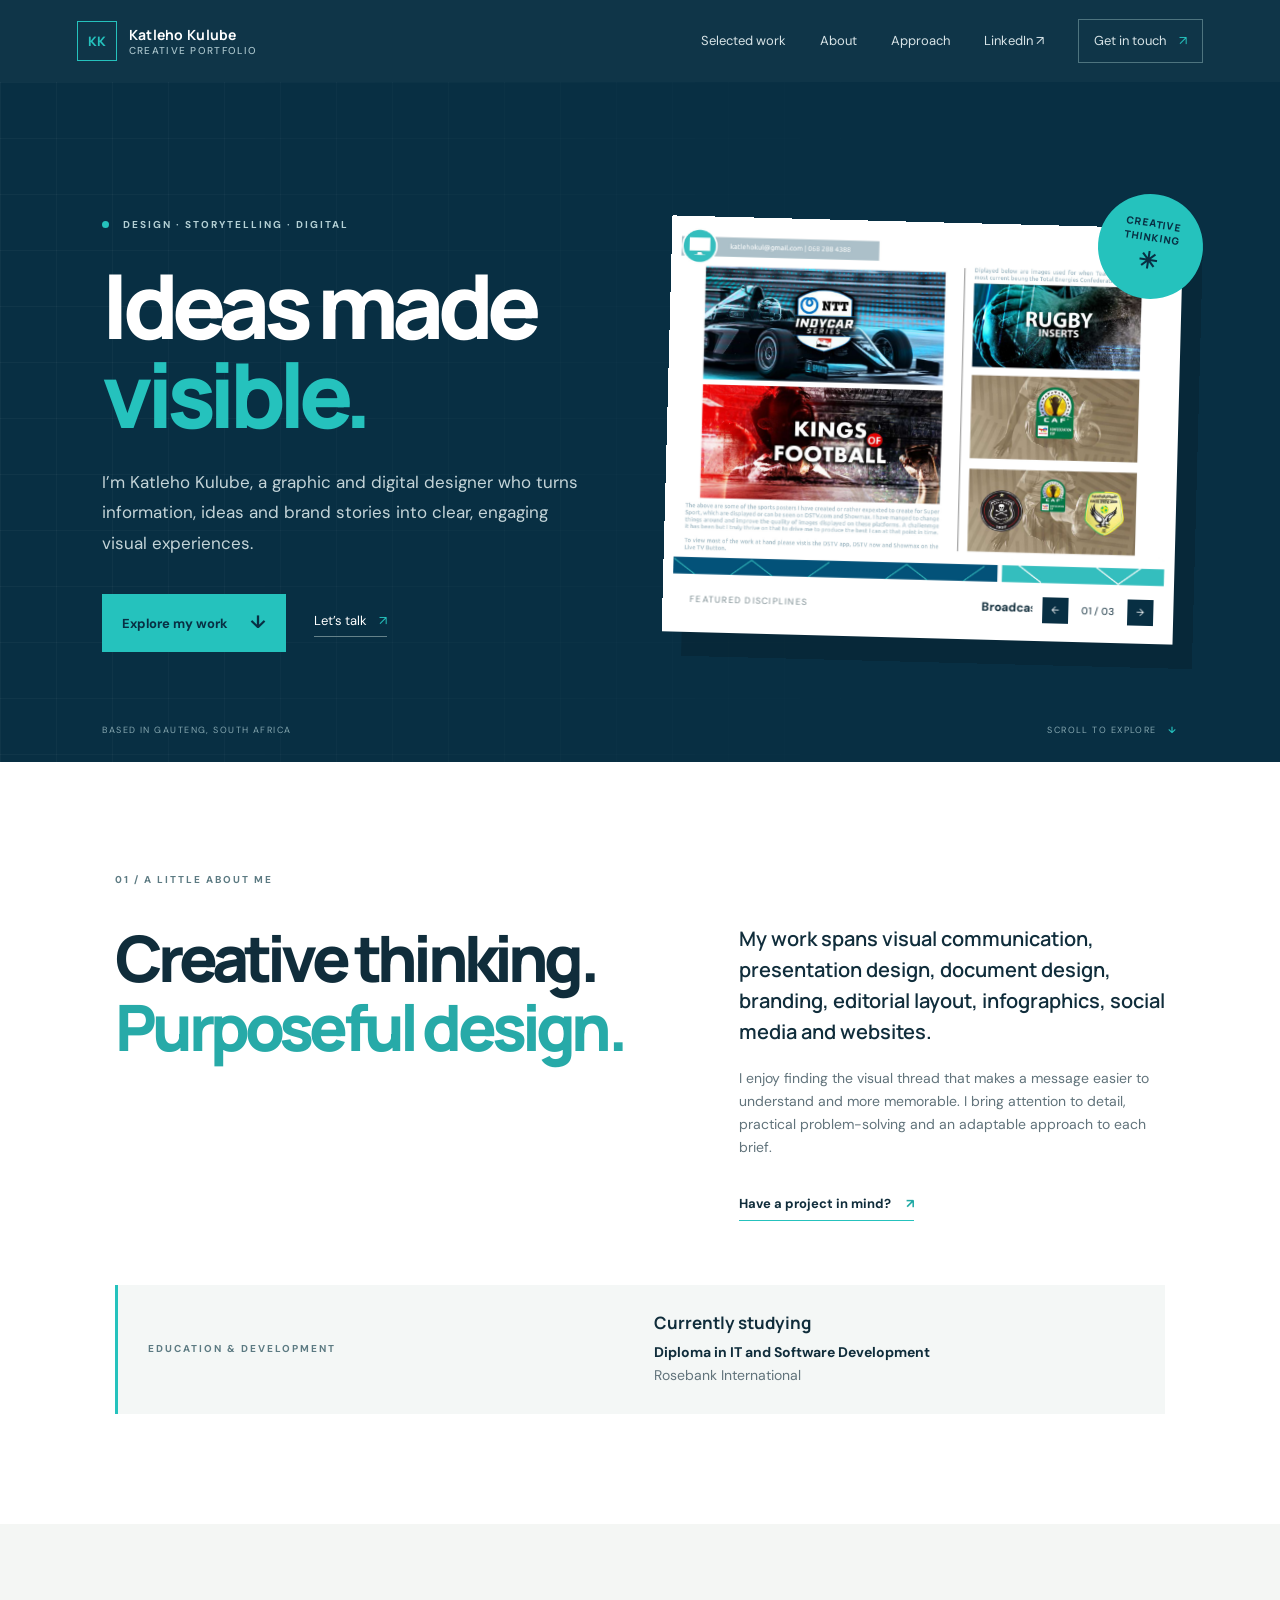
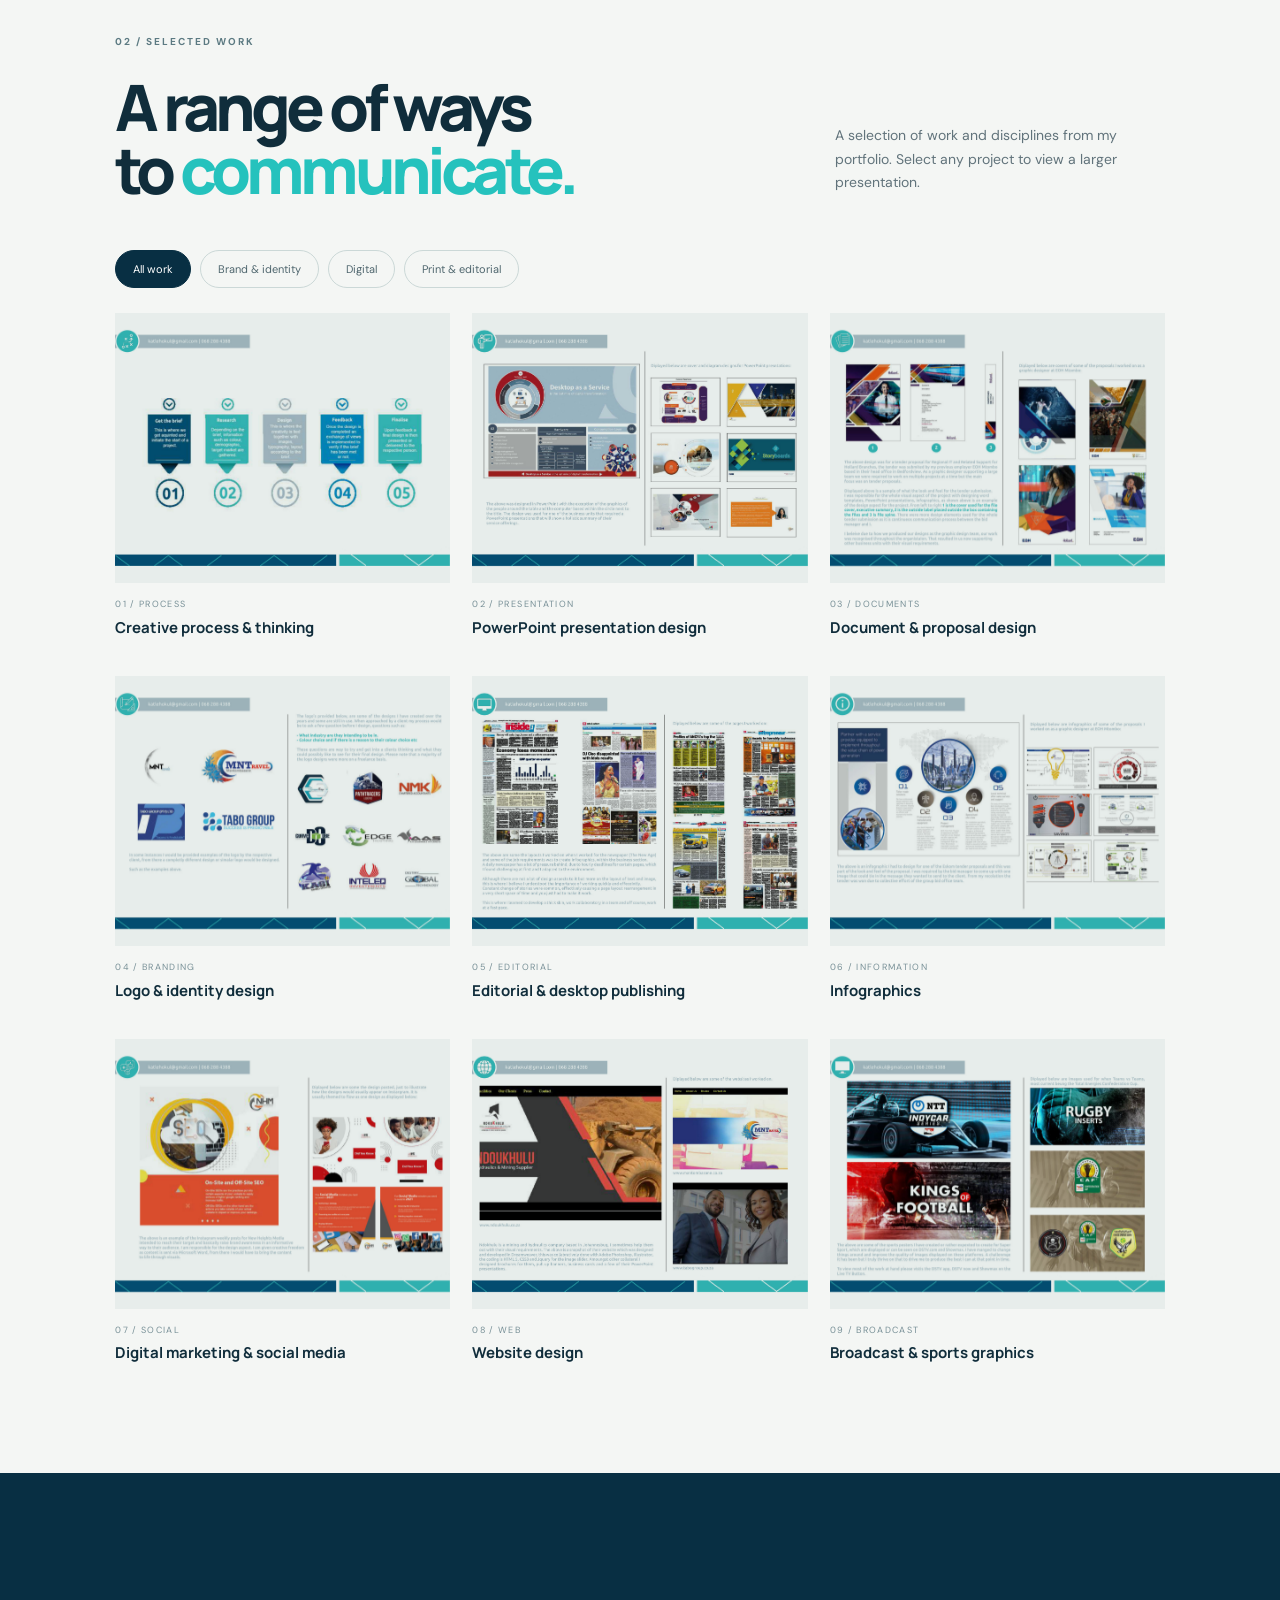
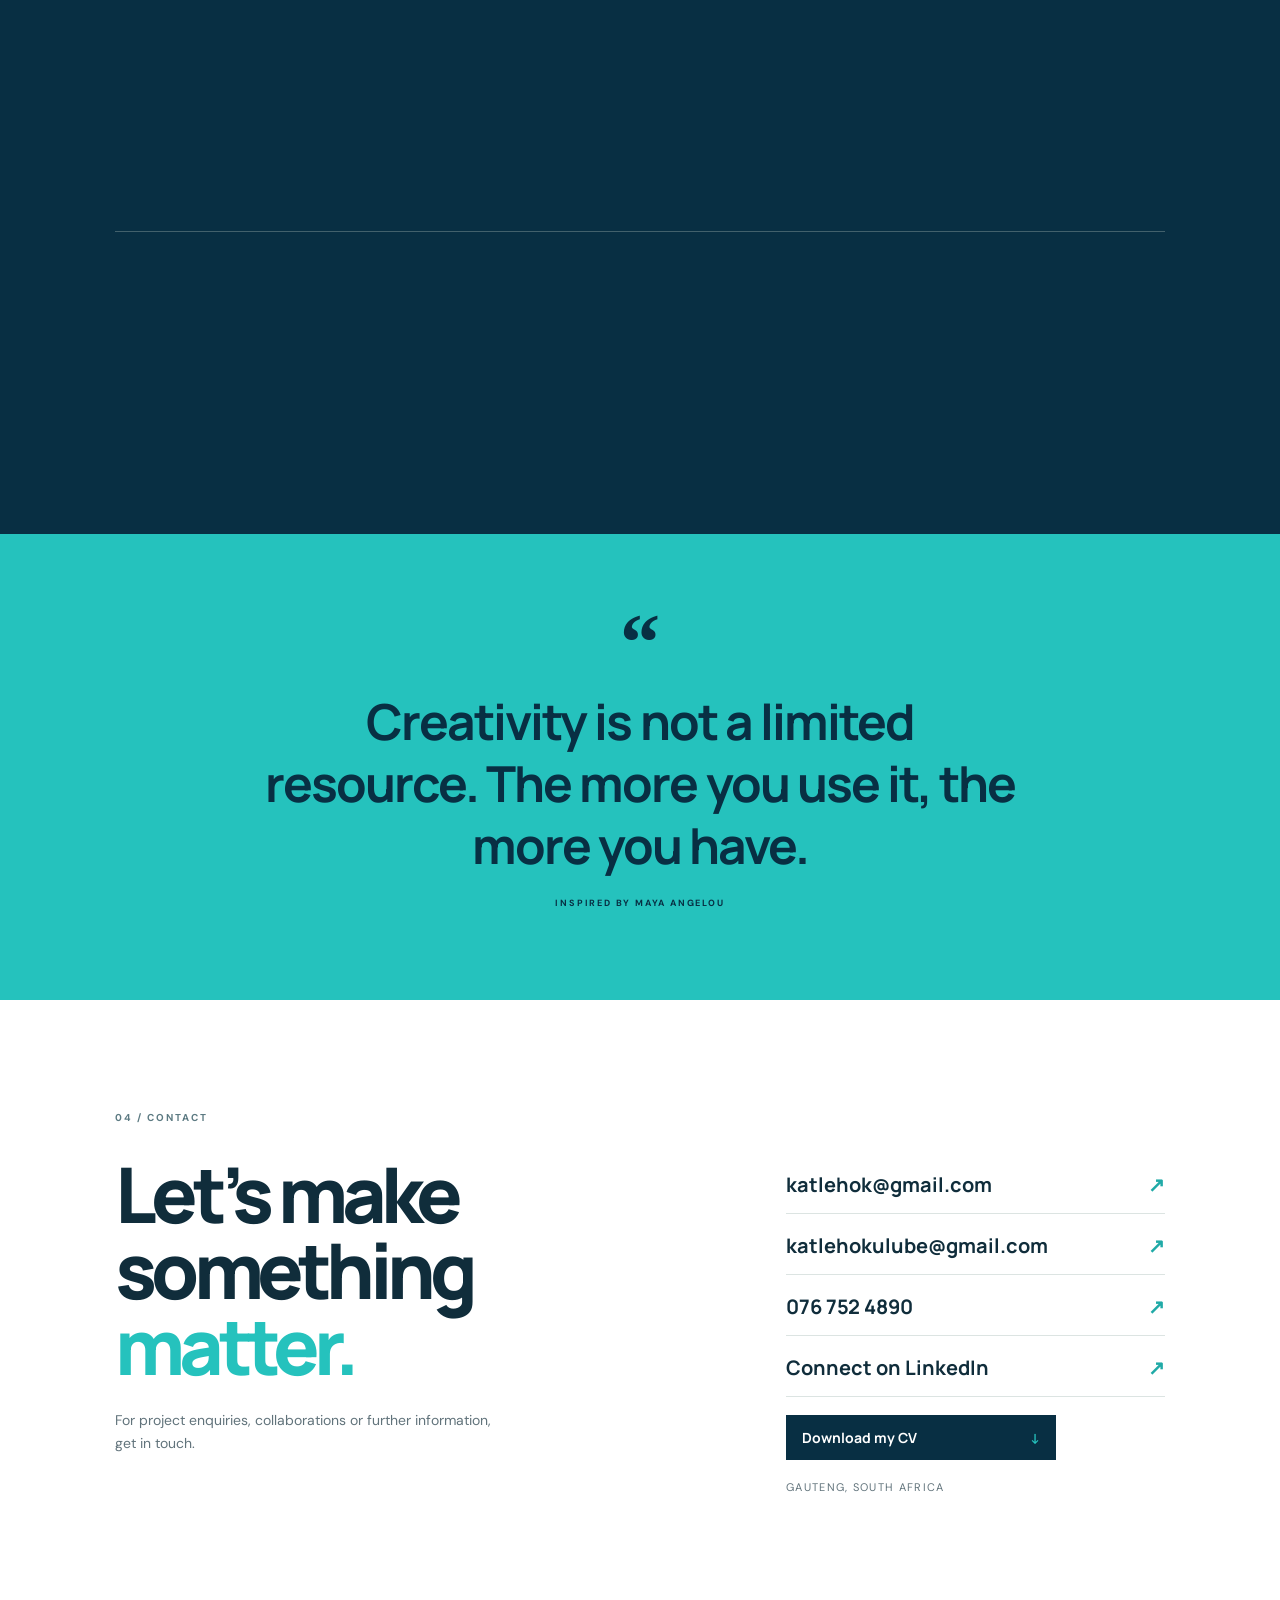
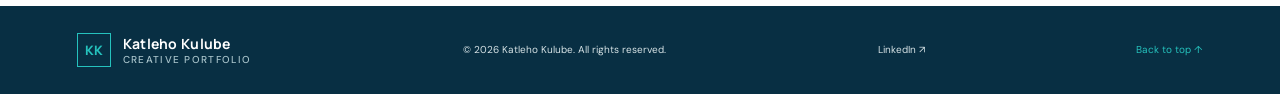
==== Katleho_Kulube_Online_Portfolio_Updated/index.html @ 5d18be8a "Add files via upload" ====
<!doctype html>
<html lang="en">
<head>
  <meta charset="utf-8">
  <meta name="viewport" content="width=device-width, initial-scale=1">
  <meta name="theme-color" content="#082f43">
  <meta name="description" content="Katleho Kulube's creative portfolio: graphic design, presentation and document design, branding, editorial layouts, infographics, digital marketing, websites and sports broadcast graphics.">
  <meta name="author" content="Katleho Kulube">
  <title>Katleho Kulube | Creative Portfolio</title>
  <link rel="preconnect" href="https://fonts.googleapis.com">
  <link rel="preconnect" href="https://fonts.gstatic.com" crossorigin>
  <link href="https://fonts.googleapis.com/css2?family=DM+Sans:wght@400;500;600;700&family=Manrope:wght@400;500;600;700;800&display=swap" rel="stylesheet">
  <link rel="stylesheet" href="styles.css">
</head>
<body>
  <a class="skip-link" href="#main">Skip to content</a>
  <header class="site-header" id="top">
    <a class="brand" href="#top" aria-label="Katleho Kulube home"><span class="brand-mark">KK</span><span>Katleho Kulube<small>Creative Portfolio</small></span></a>
    <button class="menu-toggle" aria-label="Open navigation" aria-expanded="false" aria-controls="primary-nav"><span></span><span></span><span></span></button>
    <nav id="primary-nav" class="primary-nav" aria-label="Main navigation">
      <a href="#work">Selected work</a><a href="#about">About</a><a href="#process">Approach</a><a href="https://www.linkedin.com/in/katleho-kulube-b4024b200/" target="_blank" rel="noopener noreferrer">LinkedIn ↗</a><a href="#contact" class="nav-cta">Get in touch <span aria-hidden="true">↗</span></a>
    </nav>
  </header>

  <main id="main">
    <section class="hero">
      <div class="hero-grid"></div>
      <div class="hero-copy reveal">
        <p class="eyebrow"><span class="eyebrow-dot"></span> DESIGN · STORYTELLING · DIGITAL</p>
        <h1>Ideas made<br><em>visible.</em></h1>
        <p class="hero-intro">I’m Katleho Kulube, a graphic and digital designer who turns information, ideas and brand stories into clear, engaging visual experiences.</p>
        <div class="hero-actions"><a class="button button-light" href="#work">Explore my work <span>↓</span></a><a class="text-link" href="mailto:katlehok@gmail.com">Let’s talk <span>↗</span></a></div>
      </div>
      <div class="hero-visual reveal" aria-label="Featured portfolio slideshow">
        <div class="slide-frame">
          <img class="hero-slide is-active" src="assets/sports-broadcast.jpg" alt="Sports broadcast and television graphic design portfolio" fetchpriority="high">
          <img class="hero-slide" src="assets/document-design.jpg" alt="Document and proposal design portfolio" loading="lazy">
          <img class="hero-slide" src="assets/social-media.jpg" alt="Social media campaign design portfolio" loading="lazy">
          <div class="slide-caption"><span>FEATURED DISCIPLINES</span><strong id="slide-title">Broadcast & sports graphics</strong></div>
          <div class="slide-controls"><button id="prev-slide" aria-label="Previous featured project">←</button><span id="slide-count">01 / 03</span><button id="next-slide" aria-label="Next featured project">→</button></div>
        </div>
        <div class="hero-stamp">CREATIVE<br>THINKING<br><b>✳</b></div>
      </div>
      <div class="hero-bottom"><span>BASED IN GAUTENG, SOUTH AFRICA</span><span>SCROLL TO EXPLORE <b>↓</b></span></div>
    </section>

    <section class="intro section-pad" id="about">
      <div class="section-kicker reveal">01 / A LITTLE ABOUT ME</div>
      <div class="intro-content reveal">
        <h2>Creative thinking.<br><span>Purposeful design.</span></h2>
        <div><p class="large-copy">My work spans visual communication, presentation design, document design, branding, editorial layout, infographics, social media and websites.</p><p>I enjoy finding the visual thread that makes a message easier to understand and more memorable. I bring attention to detail, practical problem-solving and an adaptable approach to each brief.</p><a class="underlined-link" href="#contact">Have a project in mind? <span>↗</span></a></div>
      </div>
      <div class="education-highlight reveal">
        <div class="section-kicker">EDUCATION &amp; DEVELOPMENT</div>
        <div class="education-copy">
          <h3>Currently studying</h3>
          <p><strong>Diploma in IT and Software Development</strong><br>Rosebank International</p>
        </div>
      </div>
    </section>

    <section class="work-section section-pad" id="work">
      <div class="section-heading reveal"><div><div class="section-kicker">02 / SELECTED WORK</div><h2>A range of ways<br>to <em>communicate.</em></h2></div><p>A selection of work and disciplines from my portfolio. Select any project to view a larger presentation.</p></div>
      <div class="filter-row reveal" role="group" aria-label="Filter portfolio projects">
        <button class="filter-chip active" data-filter="all" aria-pressed="true">All work</button>
        <button class="filter-chip" data-filter="brand" aria-pressed="false">Brand & identity</button>
        <button class="filter-chip" data-filter="digital" aria-pressed="false">Digital</button>
        <button class="filter-chip" data-filter="editorial" aria-pressed="false">Print & editorial</button>
      </div>
      <div class="project-grid">
        <article class="project-card reveal" data-category="digital"><button class="project-open" data-image="assets/creative-process.jpg" data-title="Creative process and thinking" data-alt="Creative process diagram from portfolio"><span class="project-image"><img src="assets/creative-process.jpg" alt="Creative process diagram" loading="lazy"><span class="view-label">View project ↗</span></span><span class="project-meta"><span>01 / PROCESS</span><span>Creative process & thinking</span></span></button></article>
        <article class="project-card reveal" data-category="digital"><button class="project-open" data-image="assets/presentation-design.jpg" data-title="PowerPoint presentation design" data-alt="Presentation cover and diagram design examples"><span class="project-image"><img src="assets/presentation-design.jpg" alt="PowerPoint presentation design examples" loading="lazy"><span class="view-label">View project ↗</span></span><span class="project-meta"><span>02 / PRESENTATION</span><span>PowerPoint presentation design</span></span></button></article>
        <article class="project-card reveal" data-category="editorial"><button class="project-open" data-image="assets/document-design.jpg" data-title="Document and proposal design" data-alt="Proposal and tender document design samples"><span class="project-image"><img src="assets/document-design.jpg" alt="Document and tender proposal design samples" loading="lazy"><span class="view-label">View project ↗</span></span><span class="project-meta"><span>03 / DOCUMENTS</span><span>Document & proposal design</span></span></button></article>
        <article class="project-card reveal" data-category="brand"><button class="project-open" data-image="assets/logo-design.jpg" data-title="Logo and brand identity design" data-alt="Selection of logo and identity designs"><span class="project-image"><img src="assets/logo-design.jpg" alt="Logo and brand identity design examples" loading="lazy"><span class="view-label">View project ↗</span></span><span class="project-meta"><span>04 / BRANDING</span><span>Logo & identity design</span></span></button></article>
        <article class="project-card reveal" data-category="editorial"><button class="project-open" data-image="assets/editorial-layout.jpg" data-title="Editorial and desktop publishing" data-alt="Newspaper page layouts and editorial design examples"><span class="project-image"><img src="assets/editorial-layout.jpg" alt="Editorial and newspaper layout examples" loading="lazy"><span class="view-label">View project ↗</span></span><span class="project-meta"><span>05 / EDITORIAL</span><span>Editorial & desktop publishing</span></span></button></article>
        <article class="project-card reveal" data-category="digital"><button class="project-open" data-image="assets/infographics.jpg" data-title="Infographic design" data-alt="Infographics created for proposal and tender communication"><span class="project-image"><img src="assets/infographics.jpg" alt="Infographic design examples" loading="lazy"><span class="view-label">View project ↗</span></span><span class="project-meta"><span>06 / INFORMATION</span><span>Infographics</span></span></button></article>
        <article class="project-card reveal" data-category="digital"><button class="project-open" data-image="assets/social-media.jpg" data-title="Digital marketing and social media" data-alt="Social media post and campaign design examples"><span class="project-image"><img src="assets/social-media.jpg" alt="Social media and digital marketing designs" loading="lazy"><span class="view-label">View project ↗</span></span><span class="project-meta"><span>07 / SOCIAL</span><span>Digital marketing & social media</span></span></button></article>
        <article class="project-card reveal" data-category="digital"><button class="project-open" data-image="assets/web-design.jpg" data-title="Website design" data-alt="Website design and development portfolio examples"><span class="project-image"><img src="assets/web-design.jpg" alt="Website design portfolio examples" loading="lazy"><span class="view-label">View project ↗</span></span><span class="project-meta"><span>08 / WEB</span><span>Website design</span></span></button></article>
        <article class="project-card reveal" data-category="digital"><button class="project-open" data-image="assets/sports-broadcast.jpg" data-title="Broadcasting and television graphics" data-alt="Sports posters and television graphic design"><span class="project-image"><img src="assets/sports-broadcast.jpg" alt="Sports broadcasting and television graphic design examples" loading="lazy"><span class="view-label">View project ↗</span></span><span class="project-meta"><span>09 / BROADCAST</span><span>Broadcast & sports graphics</span></span></button></article>
      </div>
    </section>

    <section class="process-section section-pad" id="process">
      <div class="section-kicker reveal">03 / HOW I APPROACH A BRIEF</div><div class="process-heading reveal"><h2>Good design starts<br>with <em>good questions.</em></h2><p>I aim to understand the purpose, audience and context before choosing the visual direction.</p></div>
      <div class="process-steps">
        <div class="process-step reveal"><span>01</span><h3>Understand</h3><p>Clarify the brief, audience, industry and communication goal.</p></div>
        <div class="process-step reveal"><span>02</span><h3>Explore</h3><p>Consider references, visual direction, colour and possible concepts.</p></div>
        <div class="process-step reveal"><span>03</span><h3>Design</h3><p>Develop the selected idea into a clear and cohesive visual solution.</p></div>
        <div class="process-step reveal"><span>04</span><h3>Refine</h3><p>Review the details and make improvements in response to feedback.</p></div>
      </div>
    </section>

    <section class="quote-section"><div class="quote-mark">“</div><blockquote>Creativity is not a limited resource. The more you use it, the more you have.</blockquote><p>INSPIRED BY MAYA ANGELOU</p></section>

    <section class="contact-section section-pad" id="contact">
      <div class="section-kicker reveal">04 / CONTACT</div><div class="contact-grid reveal"><div><h2>Let’s make<br>something <em>matter.</em></h2><p>For project enquiries, collaborations or further information, get in touch.</p></div><div class="contact-details">
        <a href="mailto:katlehok@gmail.com">katlehok@gmail.com <span>↗</span></a>
        <a href="mailto:katlehokulube@gmail.com">katlehokulube@gmail.com <span>↗</span></a>
        <a href="tel:+27767524890">076 752 4890 <span>↗</span></a>
        <a href="https://www.linkedin.com/in/katleho-kulube-b4024b200/" target="_blank" rel="noopener noreferrer">Connect on LinkedIn <span>↗</span></a>
        <a class="cv-download" href="downloads/Katleho_Kulube_CV.pdf" download>Download my CV <span>↓</span></a>
        <span class="location-note">Gauteng, South Africa</span>
      </div></div>
    </section>
  </main>

  <footer><a class="brand footer-brand" href="#top"><span class="brand-mark">KK</span><span>Katleho Kulube<small>Creative Portfolio</small></span></a><span>© <span id="year"></span> Katleho Kulube. All rights reserved.</span><a href="https://www.linkedin.com/in/katleho-kulube-b4024b200/" target="_blank" rel="noopener noreferrer">LinkedIn ↗</a><a href="#top" class="back-top">Back to top ↑</a></footer>

  <dialog class="lightbox" id="lightbox" aria-label="Project preview"><button class="lightbox-close" aria-label="Close project preview">×</button><h2 id="lightbox-title"></h2><img id="lightbox-image" src="" alt=""><p>Project preview from the portfolio document.</p></dialog>
  <script src="script.js"></script>
</body>
</html>
---- Katleho_Kulube_Online_Portfolio_Updated/styles.css ----
:root{--ink:#102d3b;--navy:#082f43;--teal:#25c2bd;--aqua:#b9eeeb;--paper:#f4f6f4;--white:#fff;--muted:#61737b;--line:#dce4e2;--font:"DM Sans",sans-serif;--display:"Manrope",sans-serif}*{box-sizing:border-box}html{scroll-behavior:smooth;scroll-padding-top:90px}body{margin:0;background:var(--paper);color:var(--ink);font-family:var(--font);font-size:16px;line-height:1.65}a{color:inherit;text-decoration:none}button{font:inherit}.skip-link{position:absolute;left:-999px;top:8px;background:white;padding:10px;z-index:99}.skip-link:focus{left:8px}.site-header{height:82px;padding:0 6vw;display:flex;align-items:center;justify-content:space-between;background:rgba(8,47,67,.97);color:white;position:sticky;top:0;z-index:20;backdrop-filter:blur(12px)}.brand{display:flex;align-items:center;gap:12px;font:700 14px var(--display);letter-spacing:.02em}.brand small{display:block;color:#a8c3ca;font:500 10px var(--font);letter-spacing:.13em;text-transform:uppercase}.brand-mark{width:40px;height:40px;border:1px solid var(--teal);display:grid;place-items:center;color:var(--teal);font:800 13px var(--display)}.primary-nav{display:flex;align-items:center;gap:34px;font-size:13px;color:#d8e4e7}.primary-nav a{transition:color .2s}.primary-nav a:hover{color:var(--teal)}.nav-cta{border:1px solid #4e747f;padding:10px 15px}.nav-cta span{color:var(--teal);margin-left:10px}.menu-toggle{display:none;background:none;border:0;color:white}.hero{min-height:680px;background:var(--navy);color:white;position:relative;padding:95px 8vw 80px;display:grid;grid-template-columns:1fr 1.02fr;gap:5vw;align-items:center;overflow:hidden}.hero-grid{position:absolute;inset:0;background-image:linear-gradient(rgba(255,255,255,.035) 1px,transparent 1px),linear-gradient(90deg,rgba(255,255,255,.035) 1px,transparent 1px);background-size:56px 56px;mask-image:linear-gradient(90deg,black,transparent 75%)}.hero-copy,.hero-visual{position:relative;z-index:1}.eyebrow,.section-kicker{font-size:10px;font-weight:700;letter-spacing:.2em}.eyebrow{color:#b4d0d5}.eyebrow-dot{display:inline-block;width:7px;height:7px;border-radius:50%;background:var(--teal);margin-right:10px}.hero h1,.section-heading h2,.intro h2,.process-heading h2,.contact-grid h2{font:800 clamp(3.6rem,7vw,6.7rem)/.99 var(--display);letter-spacing:-.075em;margin:28px 0}.hero h1 em,.section-heading h2 em,.process-heading h2 em,.contact-grid h2 em{color:var(--teal);font-style:normal}.hero-intro{max-width:490px;color:#c4d4d8;font-size:17px;line-height:1.8}.hero-actions{display:flex;align-items:center;gap:28px;margin-top:36px}.button{display:inline-flex;align-items:center;gap:22px;padding:14px 20px;font-size:13px;font-weight:700}.button-light{background:var(--teal);color:var(--navy)}.button-light span{font-size:18px}.text-link{font-size:13px;border-bottom:1px solid #65828a;padding-bottom:5px}.text-link span{color:var(--teal);margin-left:9px}.slide-frame{position:relative;transform:rotate(1.5deg);box-shadow:20px 24px 0 rgba(0,0,0,.16);background:#fff;padding:10px}.hero-slide{width:100%;height:350px;object-fit:contain;display:none;background:#fff}.hero-slide.is-active{display:block;animation:slideIn .65s ease both}.slide-caption{background:white;color:var(--ink);padding:14px 17px 12px;display:flex;justify-content:space-between;gap:12px;align-items:center;font-size:12px}.slide-caption span{color:#7b8c91;font-size:9px;letter-spacing:.14em}.slide-controls{position:absolute;right:10px;bottom:10px;display:flex;align-items:center;gap:13px;color:var(--ink);background:#fff;padding:8px 10px;font-size:10px}.slide-controls button{border:0;background:var(--navy);color:white;width:26px;height:26px;cursor:pointer}.hero-stamp{position:absolute;right:-25px;top:-28px;width:105px;height:105px;border-radius:50%;background:var(--teal);color:var(--navy);display:grid;place-content:center;text-align:center;font:800 10px/1.4 var(--display);letter-spacing:.1em;transform:rotate(9deg)}.hero-stamp b{font-size:23px}.hero-bottom{position:absolute;bottom:24px;left:8vw;right:8vw;display:flex;justify-content:space-between;color:#86a7b0;font-size:9px;letter-spacing:.16em}.hero-bottom b{color:var(--teal);margin-left:8px}.section-pad{padding:110px 9vw}.intro{background:#fff}.section-kicker{color:#5c7a82}.intro-content{display:grid;grid-template-columns:1.1fr .9fr;gap:8vw;margin-top:34px}.intro h2,.process-heading h2{font-size:clamp(2.7rem,5vw,4.8rem);margin:0;line-height:1.08}.intro h2 span{color:#27aaa8}.large-copy{font:600 20px/1.55 var(--display);color:var(--ink);margin-top:0}.intro-content p:not(.large-copy){color:var(--muted);font-size:14px}.underlined-link{display:inline-block;margin-top:20px;border-bottom:1px solid var(--teal);padding-bottom:6px;font-size:13px;font-weight:700}.underlined-link span{color:#20a9a5;margin-left:12px}.work-section{background:var(--paper)}.section-heading{display:flex;justify-content:space-between;align-items:end;gap:40px}.section-heading h2{font-size:clamp(3rem,5vw,5rem);margin:25px 0 0}.section-heading>p{max-width:330px;color:var(--muted);font-size:14px;margin-bottom:8px}.filter-row{display:flex;gap:9px;flex-wrap:wrap;margin:48px 0 25px}.filter-chip{border:1px solid #cbd8d7;background:transparent;border-radius:30px;padding:9px 17px;color:#4f666e;font-size:11px;cursor:pointer;transition:.2s}.filter-chip:hover,.filter-chip.active{background:var(--navy);border-color:var(--navy);color:white}.project-grid{display:grid;grid-template-columns:repeat(3,1fr);gap:38px 22px}.project-card{min-width:0}.project-open{border:0;background:transparent;padding:0;text-align:left;width:100%;cursor:pointer;color:inherit}.project-image{height:270px;display:block;background:#e7edeb;position:relative;overflow:hidden}.project-image img{width:100%;height:100%;object-fit:contain;transition:transform .6s cubic-bezier(.2,.7,.2,1);mix-blend-mode:multiply}.project-open:hover img{transform:scale(1.045)}.view-label{position:absolute;right:12px;bottom:12px;background:var(--teal);color:var(--navy);padding:8px 12px;font-size:10px;font-weight:700;opacity:0;transform:translateY(7px);transition:.25s}.project-open:hover .view-label,.project-open:focus-visible .view-label{opacity:1;transform:none}.project-meta{display:flex;flex-direction:column;gap:5px;padding-top:14px}.project-meta span:first-child{font-size:9px;letter-spacing:.15em;color:#789097}.project-meta span:last-child{font:700 15px var(--display)}.process-section{background:var(--navy);color:white}.process-section .section-kicker{color:#9cb9c1}.process-heading{display:flex;justify-content:space-between;gap:40px;align-items:end;margin:28px 0 65px}.process-heading h2{font-size:clamp(2.8rem,5vw,4.7rem)}.process-heading p{max-width:300px;color:#b8cbd0;font-size:14px}.process-steps{display:grid;grid-template-columns:repeat(4,1fr);border-top:1px solid #42616c}.process-step{padding:25px 24px 0 0;border-right:1px solid #42616c;margin-right:24px}.process-step:last-child{border:0}.process-step>span{color:var(--teal);font:700 13px var(--display)}.process-step h3{font:700 20px var(--display);margin:30px 0 10px}.process-step p{font-size:12px;color:#afc3c9;max-width:210px}.quote-section{background:var(--teal);text-align:center;padding:80px 20px;color:var(--navy)}.quote-mark{font:800 80px/.7 Georgia}.quote-section blockquote{max-width:760px;margin:20px auto;font:700 clamp(1.7rem,4vw,3.1rem)/1.25 var(--display);letter-spacing:-.04em}.quote-section p{font-size:9px;letter-spacing:.2em;font-weight:700}.contact-section{background:#fff}.contact-grid{display:grid;grid-template-columns:1.2fr .8fr;gap:8vw;margin-top:30px}.contact-grid h2{font-size:clamp(3.3rem,6vw,5.7rem);margin:0}.contact-grid>div:first-child p{color:var(--muted);max-width:380px;font-size:14px;margin-top:25px}.contact-details{padding-top:15px;display:flex;flex-direction:column;gap:18px}.contact-details a{font:700 clamp(15px,2vw,20px) var(--display);border-bottom:1px solid var(--line);padding-bottom:15px;display:flex;justify-content:space-between;gap:15px}.contact-details a span{color:#20aaa7}.location-note{font-size:11px;color:var(--muted);letter-spacing:.12em;text-transform:uppercase}footer{background:var(--navy);color:#d7e3e6;padding:27px 6vw;display:flex;align-items:center;justify-content:space-between;gap:20px;font-size:10px}footer .brand{color:white}.footer-brand .brand-mark{width:34px;height:34px}.back-top{color:var(--teal)}.lightbox{border:0;padding:25px;max-width:min(1000px,92vw);width:100%;max-height:90vh;background:#f5f7f5;color:var(--ink);box-shadow:0 20px 80px #001c2c66}.lightbox::backdrop{background:#041d2be8;backdrop-filter:blur(5px)}.lightbox img{display:block;max-height:68vh;max-width:100%;margin:auto;object-fit:contain}.lightbox h2{font:700 20px var(--display);margin:0 50px 15px 0}.lightbox p{font-size:11px;color:var(--muted);text-align:center}.lightbox-close{position:absolute;right:15px;top:12px;border:0;background:var(--navy);color:white;width:35px;height:35px;font-size:24px;cursor:pointer}.reveal{opacity:0;transform:translateY(22px);transition:opacity .7s ease,transform .7s ease}.reveal.visible{opacity:1;transform:none}.project-card[hidden]{display:none}@keyframes slideIn{from{opacity:0;transform:translateX(15px)}to{opacity:1;transform:translateX(0)}}@media(max-width:900px){.hero{grid-template-columns:1fr 1fr;padding-left:6vw;padding-right:6vw}.hero h1{font-size:clamp(3.2rem,8vw,5rem)}.hero-slide{height:280px}.section-pad{padding:85px 6vw}.project-grid{grid-template-columns:repeat(2,1fr)}.intro-content{gap:5vw}.hero-stamp{right:-15px}}@media(max-width:650px){.site-header{height:70px;padding:0 5vw}.menu-toggle{display:flex;flex-direction:column;gap:5px;padding:10px}.menu-toggle span{width:23px;height:2px;background:white}.primary-nav{display:none;position:absolute;top:70px;left:0;right:0;background:var(--navy);padding:18px 6vw 25px;flex-direction:column;align-items:stretch;gap:18px}.primary-nav.open{display:flex}.nav-cta{align-self:flex-start}.hero{display:flex;flex-direction:column;align-items:stretch;padding:70px 6vw 80px;gap:55px}.hero h1{font-size:clamp(3.8rem,17vw,5.5rem)}.hero-intro{font-size:15px}.hero-visual{margin:0 8px 20px}.hero-slide{height:240px}.slide-caption{align-items:flex-start;flex-direction:column;gap:4px;padding-bottom:43px}.slide-controls{left:10px;right:auto}.hero-stamp{width:82px;height:82px;right:-22px;top:-25px;font-size:8px}.hero-bottom{left:6vw;right:6vw;font-size:7px}.section-pad{padding:72px 6vw}.intro-content,.contact-grid{grid-template-columns:1fr;gap:30px}.intro h2,.process-heading h2{font-size:clamp(2.8rem,12vw,4rem)}.section-heading,.process-heading{display:block}.section-heading h2{font-size:clamp(2.8rem,12vw,4rem)}.section-heading>p,.process-heading p{margin-top:25px}.filter-row{margin-top:32px}.project-grid{grid-template-columns:1fr;gap:28px}.project-image{height:300px}.process-heading{margin-bottom:40px}.process-steps{grid-template-columns:1fr 1fr;row-gap:30px}.process-step{min-height:160px}.process-step:nth-child(2){border-right:0}.process-step h3{margin-top:20px}.contact-grid h2{font-size:clamp(3.4rem,14vw,5rem)}footer{flex-wrap:wrap;padding:25px 6vw}footer>span{order:3;width:100%}}@media(prefers-reduced-motion:reduce){html{scroll-behavior:auto}*,*::before,*::after{animation-duration:.01ms!important;animation-iteration-count:1!important;transition-duration:.01ms!important}.reveal{opacity:1;transform:none}}
/* CV download action */
.contact-details .cv-download{display:inline-flex;justify-content:space-between;align-items:center;background:var(--navy);color:#fff;padding:13px 16px;border:0;max-width:270px;font-size:14px}.contact-details .cv-download span{color:var(--teal)}.contact-details .cv-download:hover{background:#124d63}

.education-highlight{margin-top:64px;padding:26px 30px;border-left:3px solid var(--teal);background:#f4f7f6;display:grid;grid-template-columns:1fr 1fr;gap:24px;align-items:center}.education-highlight .section-kicker{color:#5c7a82}.education-copy h3{font:700 17px var(--display);margin:0 0 7px}.education-copy p{margin:0;color:var(--muted);font-size:14px}.education-copy strong{color:var(--ink)}@media(max-width:650px){.education-highlight{grid-template-columns:1fr;gap:12px;margin-top:42px;padding:22px}}
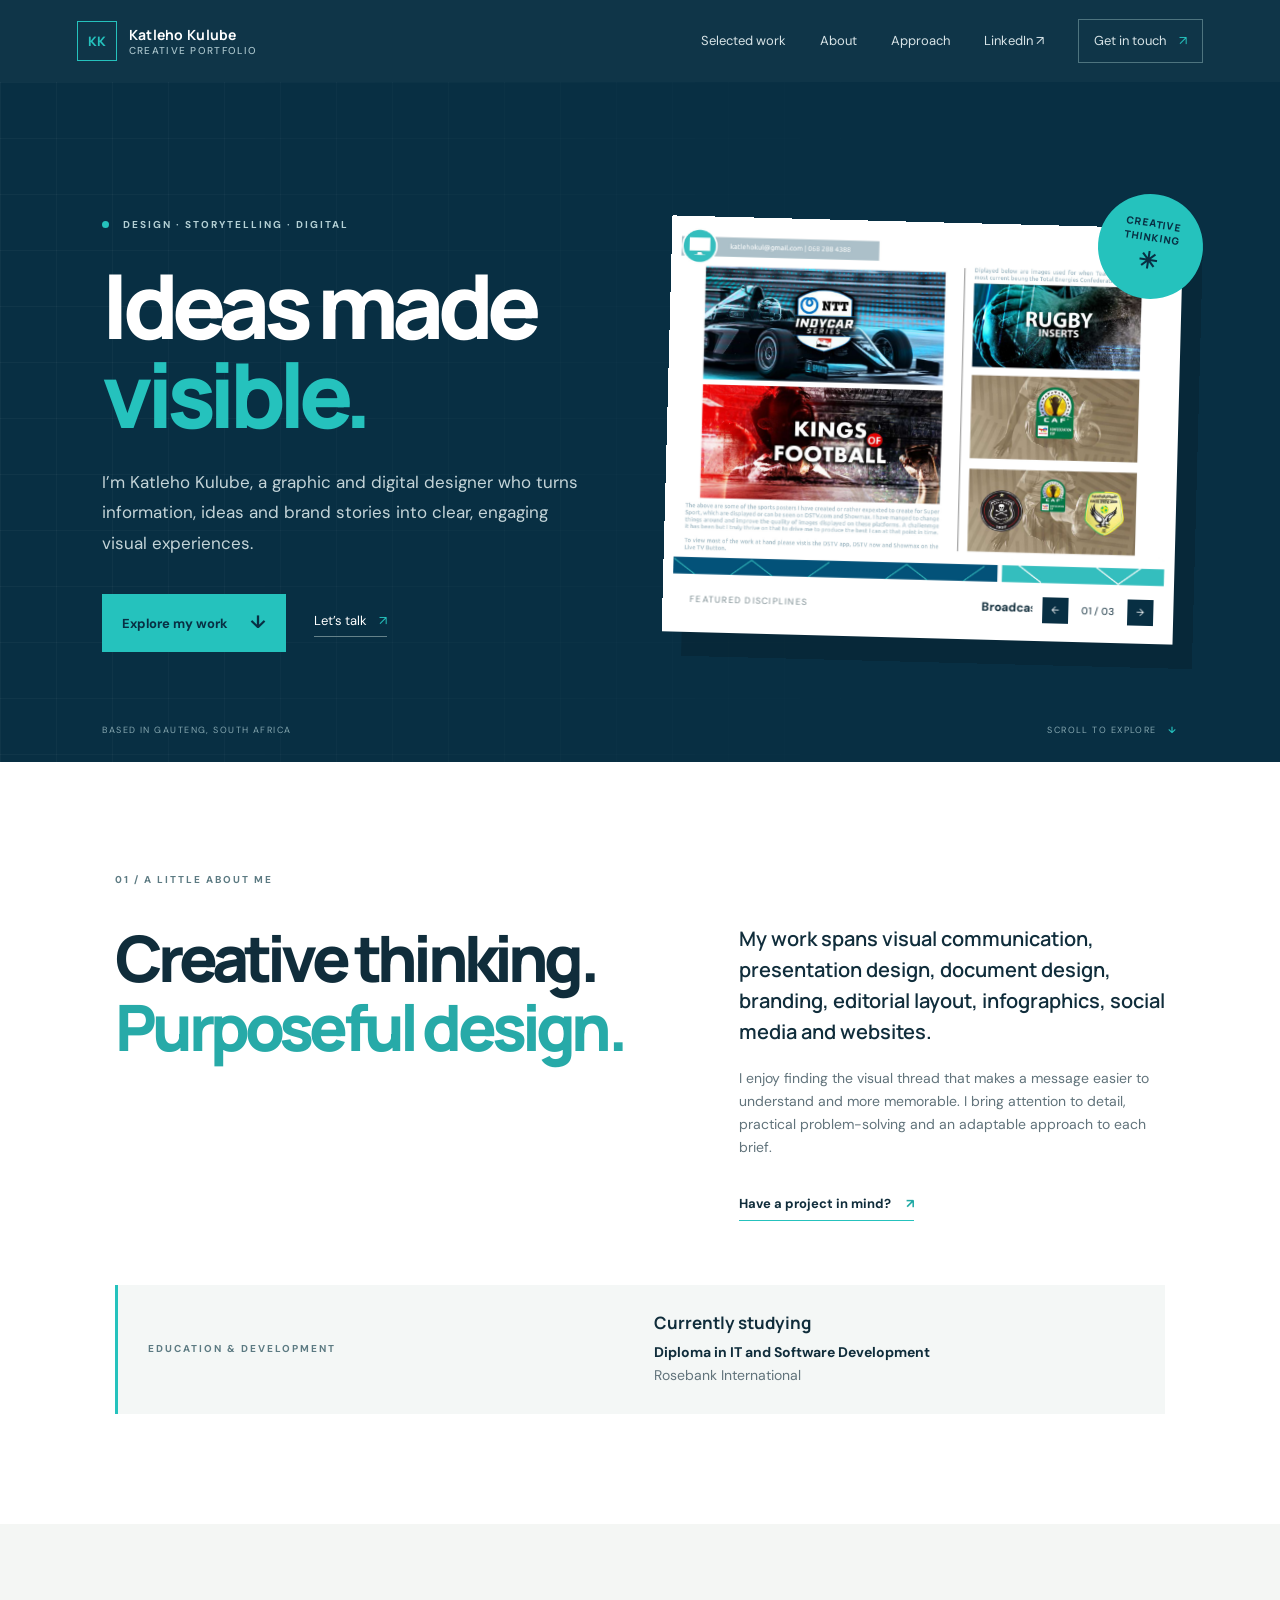
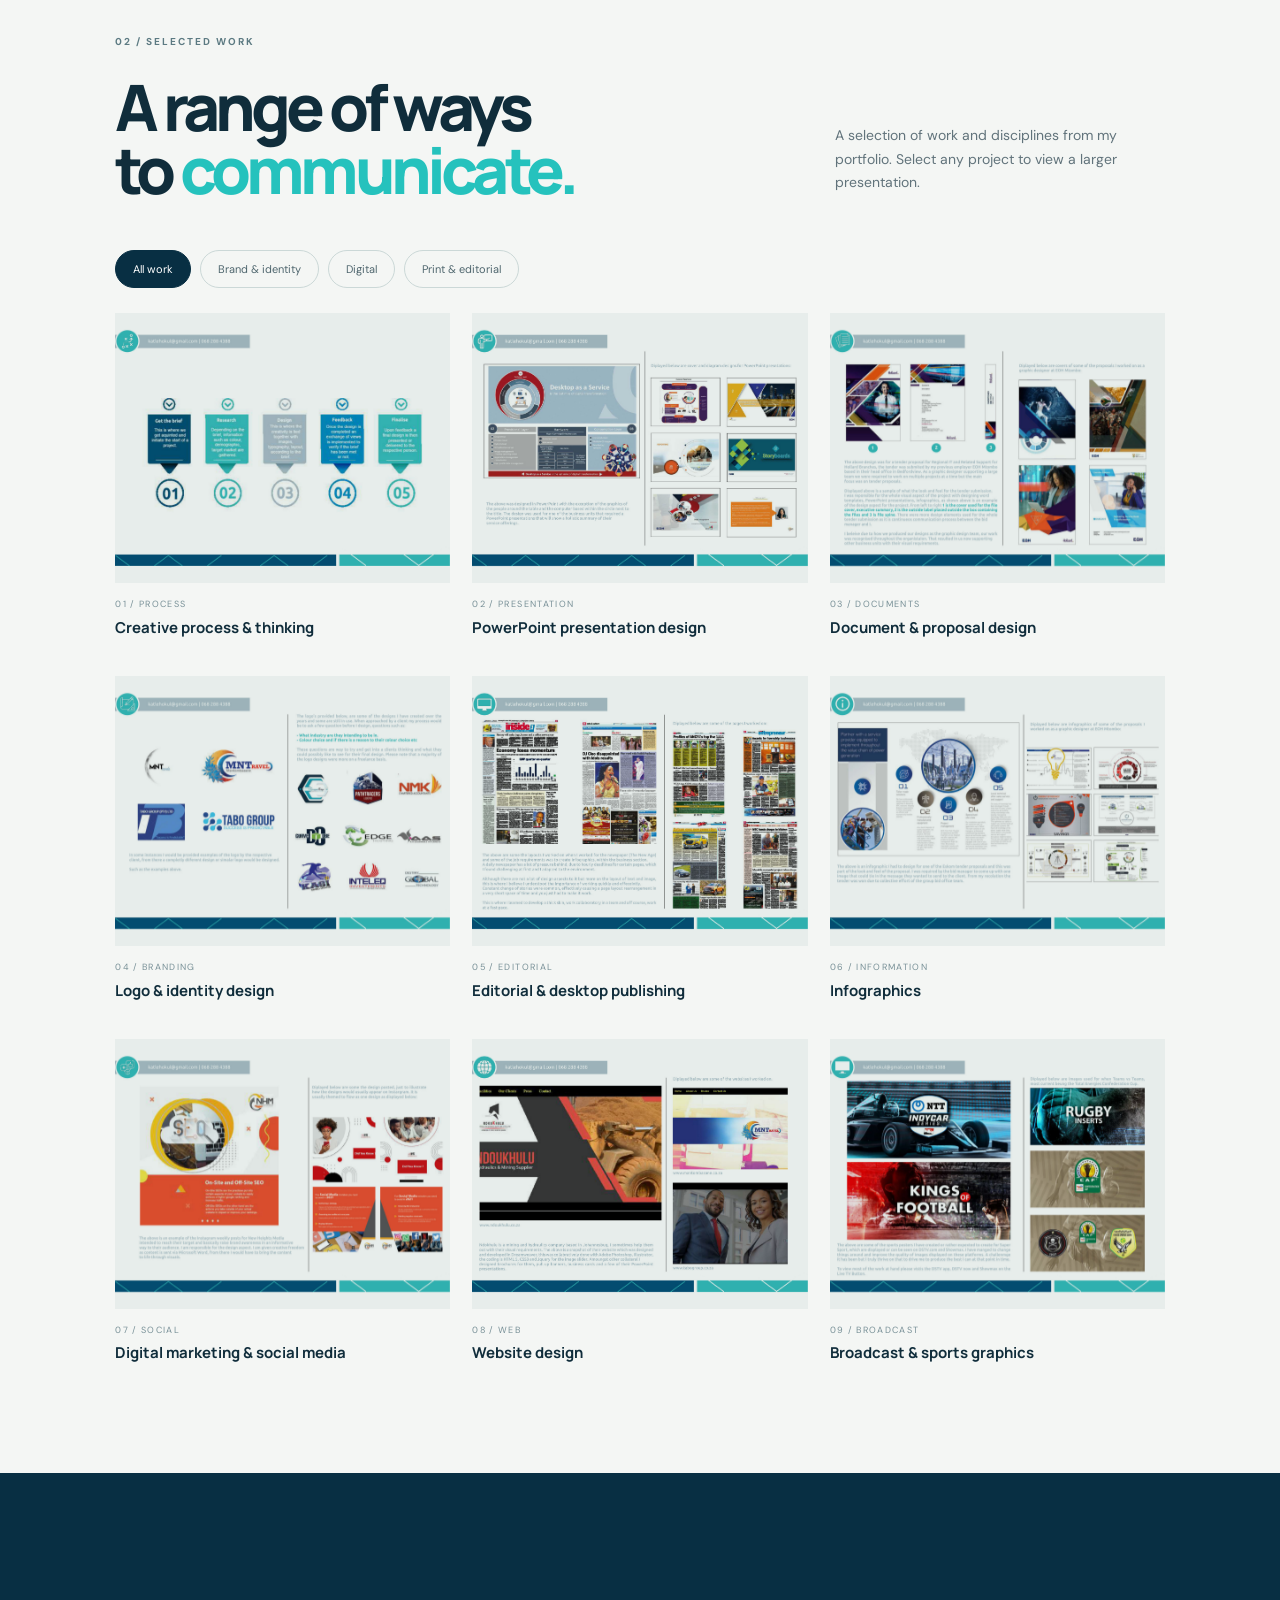
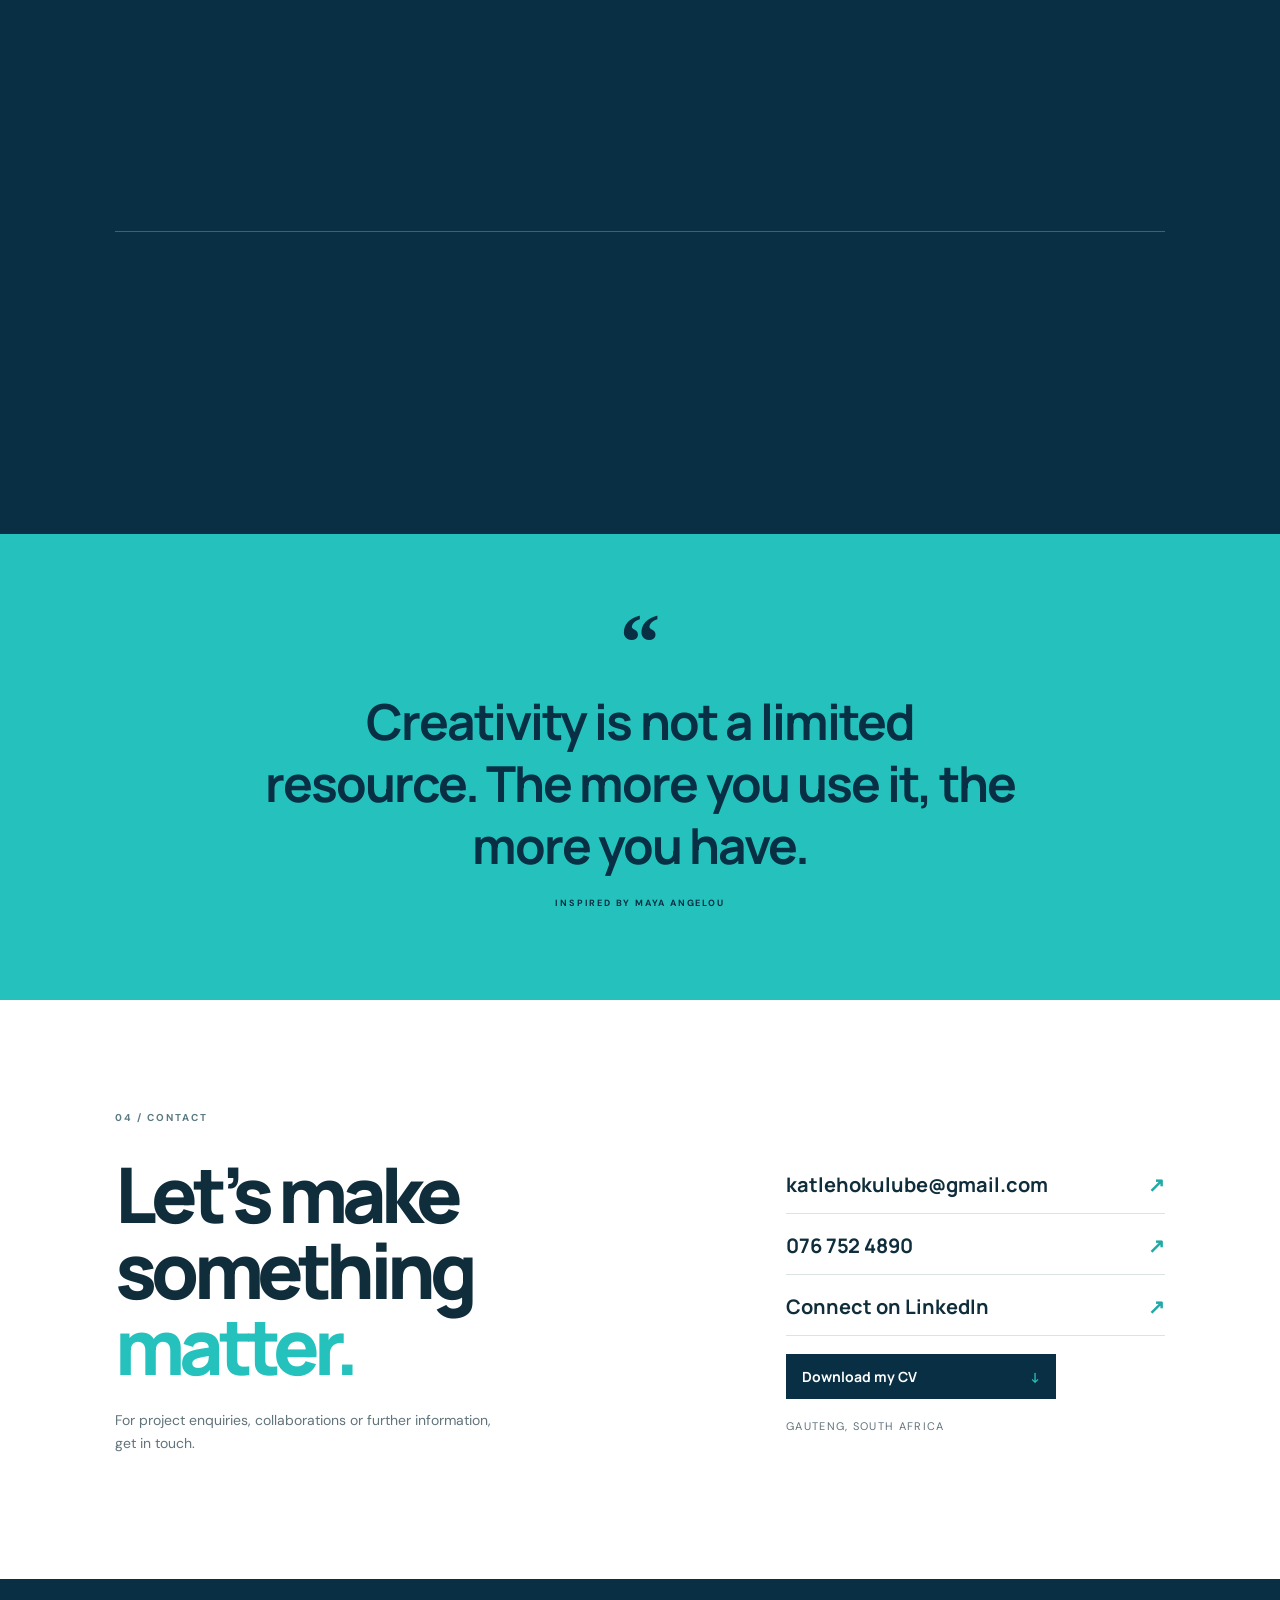
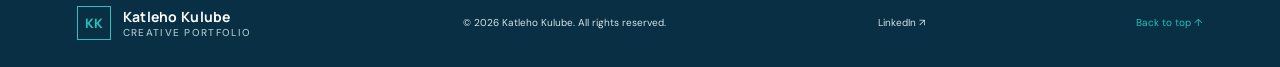
==== commit fec209a5: "Add files via upload" ====
--- a/Katleho_Kulube_Online_Portfolio_Updated/index.html
+++ b/Katleho_Kulube_Online_Portfolio_Updated/index.html
@@ -94,7 +94,7 @@
 
     <section class="contact-section section-pad" id="contact">
       <div class="section-kicker reveal">04 / CONTACT</div><div class="contact-grid reveal"><div><h2>Let’s make<br>something <em>matter.</em></h2><p>For project enquiries, collaborations or further information, get in touch.</p></div><div class="contact-details">
-        <a href="mailto:katlehok@gmail.com">katlehok@gmail.com <span>↗</span></a>
+    
         <a href="mailto:katlehokulube@gmail.com">katlehokulube@gmail.com <span>↗</span></a>
         <a href="tel:+27767524890">076 752 4890 <span>↗</span></a>
         <a href="https://www.linkedin.com/in/katleho-kulube-b4024b200/" target="_blank" rel="noopener noreferrer">Connect on LinkedIn <span>↗</span></a>
